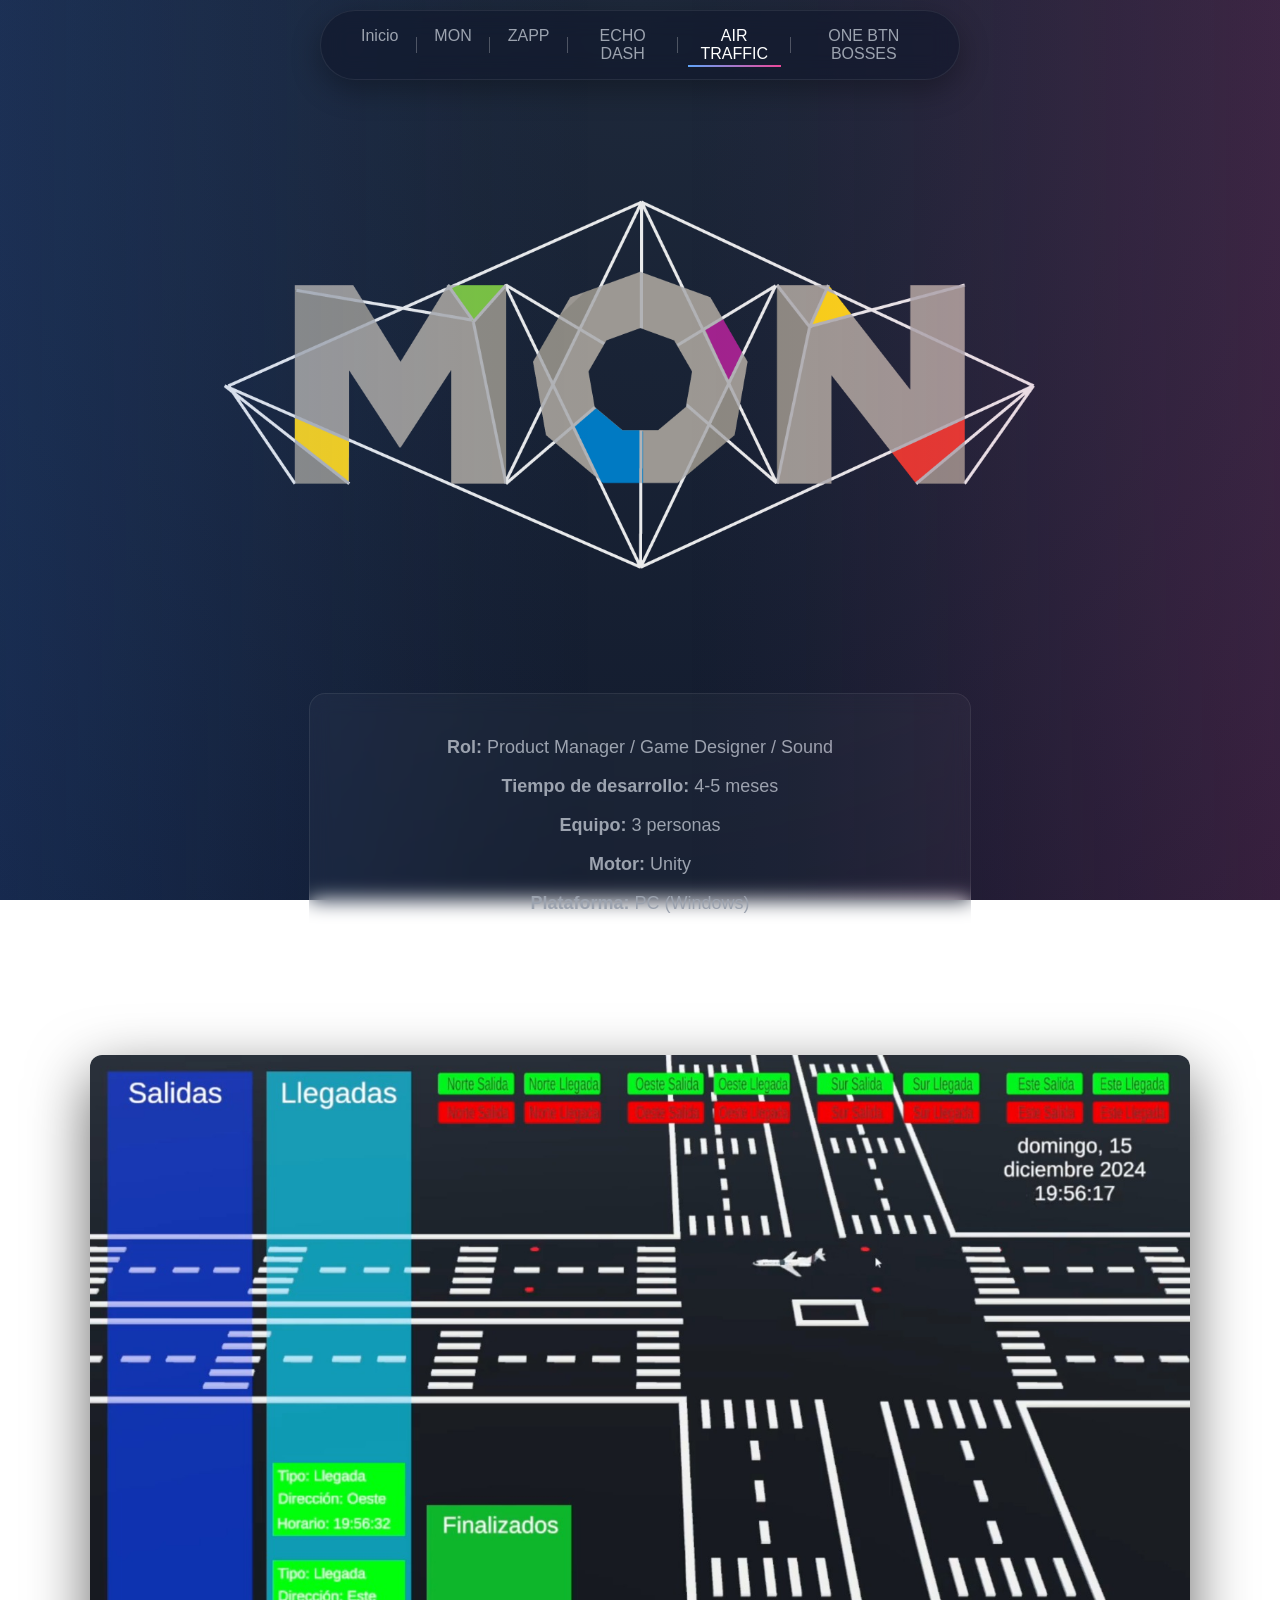
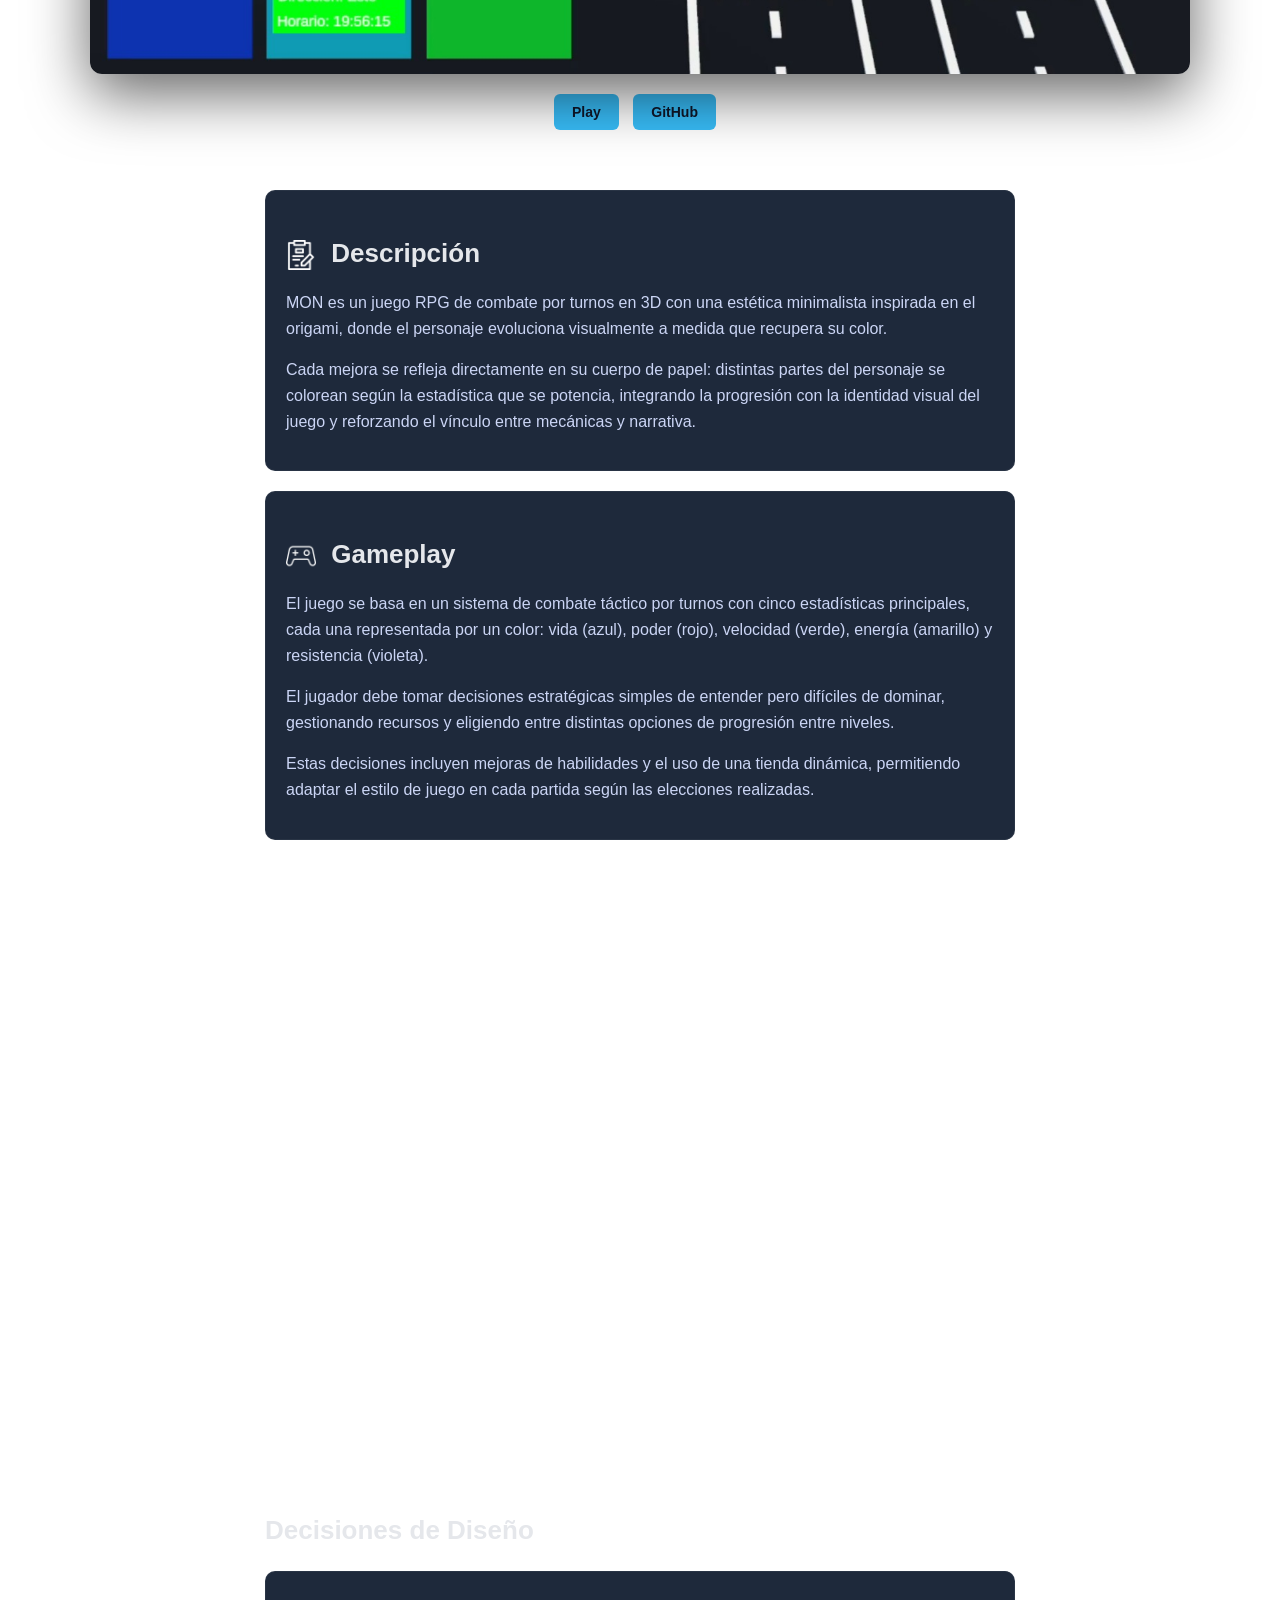
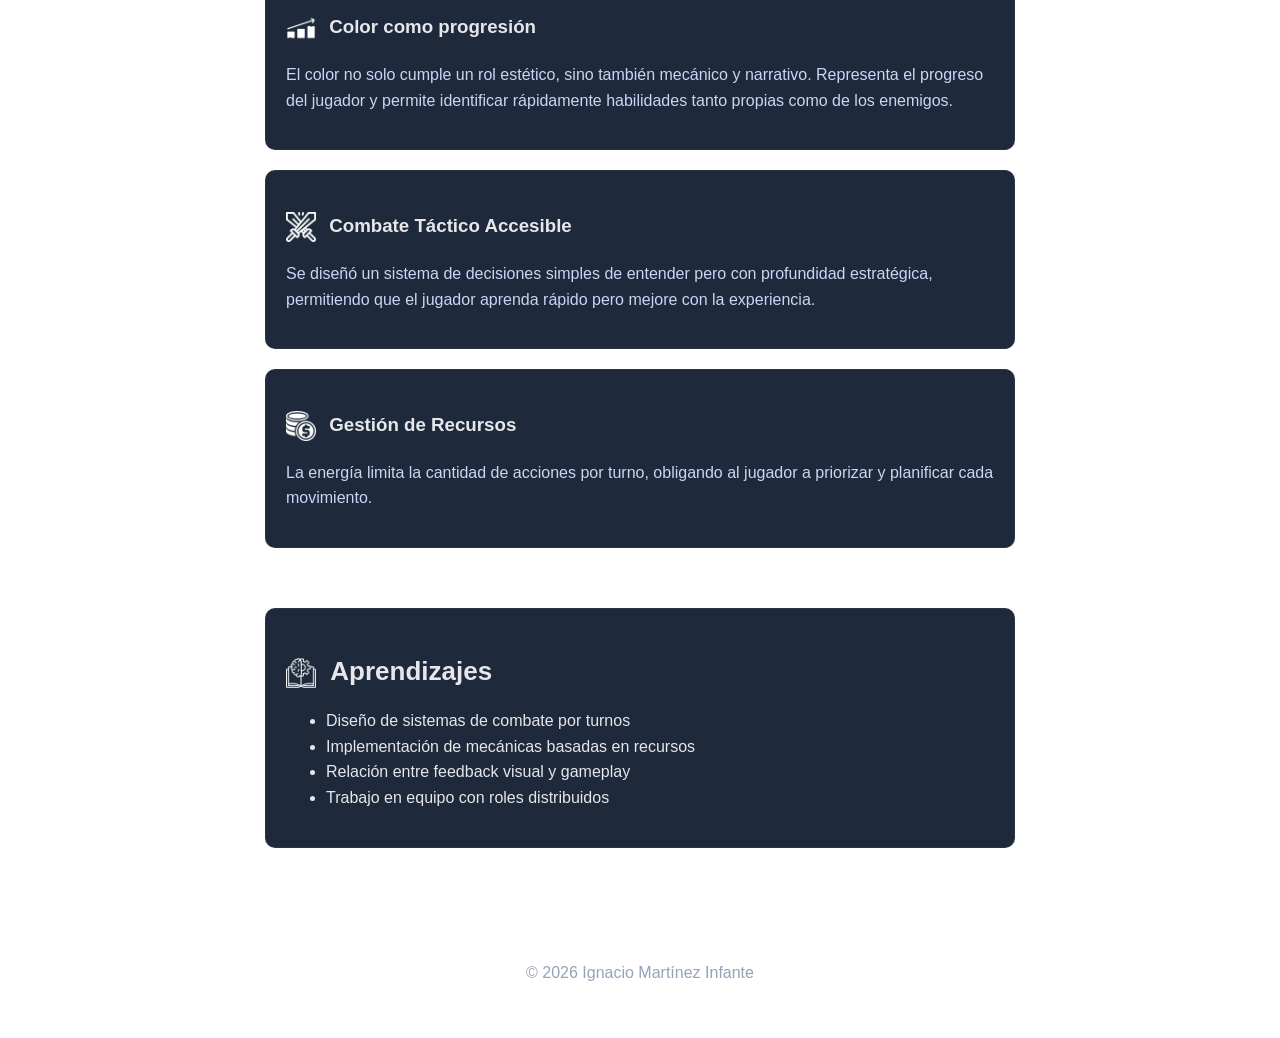
==== airtraffic.html @ 50cccb84 "creación de página airtraffic y onebuttonbosses" ====
<!DOCTYPE html>
<html>

<header class="navbar">

  <nav class="nav-right">
    <a href="index.html">Inicio</a>
    <a href="mon.html">MON</a>
    <a href="zapp.html">ZAPP</a>
    <a href="">ECHO DASH</a>
    <a href="airtraffic.html">AIR TRAFFIC</a>
    <a href="onebtnbosses.html">ONE BTN BOSSES</a>
  </nav>

</header>

<head>
  <meta charset="UTF-8">
  <meta name="viewport" content="width=device-width, initial-scale=1.0">
  <title>MON | Ignacio Martínez Infante</title>
  <link rel="stylesheet" href="style.css">
</head>

<body>

<header>

<img src="./images/LogoMonPNG.jpg.png" class="hero-logo" alt="" style="margin-top: -80px;">

  <div class="project-info" style="margin-top: 10px;">
  <p><strong>Rol:</strong> Product Manager / Game Designer / Sound</p>
  <p><strong>Tiempo de desarrollo:</strong> 4-5 meses</p>
  <p><strong>Equipo:</strong> 3 personas</p>
  <p><strong>Motor:</strong> Unity</p>
  <p><strong>Plataforma:</strong> PC (Windows)</p>
</div>
</header>

<!-- VIDEO GRANDE -->
<section class="project-page">

  <div class="project-video" data-video="PeXHP9LTN0c">
    <img src="./images/airtraffic.jpg.jpeg" alt="Air Traffic Control Simulator">
    <div class="video-overlay">
      <div class="play-button">▶ Play</div>
    </div>
  </div>

  <div class="buttons">
    <a href="#">Play</a>
    <a href="https://github.com/IgnacioMartinezInfante/Simuladores_Final" target="_blank" >GitHub</a>
  </div>

</section>

<!-- DESCRIPCIÓN -->
<section class="project-content">

  <div class="design-block">
  <h2>
    <img src="icons/descripcion.png" class="icon">
    Descripción
  </h2>
<p>
  MON es un juego RPG de combate por turnos en 3D con una estética minimalista inspirada en el origami,
  donde el personaje evoluciona visualmente a medida que recupera su color.
</p>

<p>
  Cada mejora se refleja directamente en su cuerpo de papel: distintas partes del personaje
  se colorean según la estadística que se potencia, integrando la progresión con la identidad visual
  del juego y reforzando el vínculo entre mecánicas y narrativa.
</p>
</div>

  <div class="design-block">
  <h2>
    <img src="icons/gameplay.png" class="icon">
    Gameplay
  </h2>
<p>
  El juego se basa en un sistema de combate táctico por turnos con cinco estadísticas principales,
  cada una representada por un color: vida (azul), poder (rojo), velocidad (verde),
  energía (amarillo) y resistencia (violeta).
</p>

<p>
  El jugador debe tomar decisiones estratégicas simples de entender pero difíciles de dominar,
  gestionando recursos y eligiendo entre distintas opciones de progresión entre niveles.
</p>

<p>
  Estas decisiones incluyen mejoras de habilidades y el uso de una tienda dinámica,
  permitiendo adaptar el estilo de juego en cada partida según las elecciones realizadas.
</p>
  </div>

</section>

<!-- IMÁGENES
<section class="project-gallery">

  <img src="./images/mon logo.jpg.jpeg">
  <img src="./images/mon play1.jpg.jpeg">
  <img src="./images/mon play2.jpg.jpeg">
  <img src="./images/mon store.jpg.jpeg">

</section>-->

<section class="project-gallery">

  <video autoplay muted loop playsinline>
    <source src="./videos/air traffic 1.mp4" type="video/mp4">
  </video>

  <video autoplay muted loop playsinline>
    <source src="./videos/air traffic 2.mp4" type="video/mp4">
  </video>

  <video autoplay muted loop playsinline>
    <source src="./videos/Gameplay3.mp4" type="video/mp4">
  </video>

  <video autoplay muted loop playsinline>
    <source src="./videos/Gameplay4.mp4" type="video/mp4">
  </video>

</section>

<!-- DECISIONES DE DISEÑO -->
<section class="project-content">

  <h2>Decisiones de Diseño</h2>

<div class="design-block">

 <h3>
  <img src="icons/progreso.png" class="icon">
  Color como progresión
</h3>
  <p>
    El color no solo cumple un rol estético, sino también mecánico y narrativo.
    Representa el progreso del jugador y permite identificar rápidamente habilidades
    tanto propias como de los enemigos.
  </p>
</div>

<div class="design-block">
  <h3> 
    <img src="icons/combate.png" class="icon">
    Combate Táctico Accesible 
  </h3>
  <p>
    Se diseñó un sistema de decisiones simples de entender pero con profundidad estratégica,
    permitiendo que el jugador aprenda rápido pero mejore con la experiencia.
  </p>
</div>

<div class="design-block">
  <h3>
    <img src="icons/recursos.png" class="icon"> 
    Gestión de Recursos</h3>
  <p>
    La energía limita la cantidad de acciones por turno, obligando al jugador a priorizar
    y planificar cada movimiento.
  </p>
</div>

</section>

<!-- APRENDIZAJES -->
<section class="project-content">

  <div class="design-block">
  <h2>
    <img src="icons/aprendizaje.png" class="icon">
    Aprendizajes
  </h2>
<ul>
  <li>Diseño de sistemas de combate por turnos</li>
  <li>Implementación de mecánicas basadas en recursos</li>
  <li>Relación entre feedback visual y gameplay</li>
  <li>Trabajo en equipo con roles distribuidos</li>
</ul>
  </div>

</section>

<footer>
  <p>© 2026 Ignacio Martínez Infante</p>
</footer>

<script src="script.js"></script>


<div id="lightbox" class="lightbox">

  <span class="prev">&#10094;</span>
  <span class="next">&#10095;</span>

  <img class="lightbox-content" id="lightbox-img">
  <video class="lightbox-content" id="lightbox-video" controls></video>

</div>

</body>
</html>
---- style.css ----
body {
  margin: 0;
  font-family: Arial, Helvetica, sans-serif;
  color: #e5e7eb;

  background: radial-gradient(circle at top, #1e293b, #0f172a);
  background-attachment: fixed;

  padding-top: 80px;
}

/* GLOW LATERAL */
body::before,
body::after {
  content: "";
  position: fixed;
  top: 0;
  width: 300px;
  height: 100%;
  pointer-events: none;
  z-index: 0;
}

/* IZQUIERDA */
body::before {
  left: 0;
  width: 600px; /* más ancho */

  background: linear-gradient(
    to right,
    rgba(59, 130, 246, 0.18) 0%,
    rgba(59, 130, 246, 0.12) 30%,
    rgba(59, 130, 246, 0.06) 60%,
    rgba(59, 130, 246, 0.02) 80%,
    transparent 100%
  );
}

body::after {
  right: 0;
  width: 600px;

  background: linear-gradient(
    to left,
    rgba(236, 72, 153, 0.18) 00%,
    rgba(236, 72, 153, 0.12) 30%,
    rgba(236, 72, 153, 0.06) 60%,
    rgba(236, 72, 153, 0.02) 80%,
    transparent 100%
  );
}

header {
  text-align: center;
  padding-top: clamp(100px, 15vh, 160px);
  padding-bottom: 40px;
  padding-left: 20px;
  padding-right: 20px;
}

header h1 {
  font-size: clamp(28px, 4vw, 48px);
  margin-bottom: 10px;
}

header p {
  font-size: clamp(14px, 1.5vw, 18px);
  color: #9ca3af;
  margin-bottom: 15px;
}

.links {
  display: flex;
  justify-content: center;
  gap: 20px;
}

.links a {
  margin: 0 10px;
  color: #38bdf8;
  text-decoration: none;
}

.about {
  max-width: 800px;
  margin: 40px auto;
  padding: 0 20px;
  text-align: center;
}

.about h2 {
  margin-bottom: 10px;
}

/* SECCIÓN PRINCIPAL */

.profile {
  padding: 80px 20px;
  display: flex;
  justify-content: center;
}

/* CONTENEDOR */

.profile-container {
  display: flex;
  gap: clamp(30px, 5vw, 80px);
  margin-top: 2px;
  max-width: 1100px;
  width: 100%;
  align-items: center;
}

/* IZQUIERDA */

.profile-left {
  display: flex;
  flex-direction: column;
  align-items: center;
  width: 280px;
}

.foto-perfil {
  margin-top: -50px;
  width: 280px;
  height: 280px;
  object-fit: cover;
  border-radius: 50%;
  border: 3px solid rgba(255,255,255,0.2);
  margin-bottom: 20px;
}

/* CONTACTO */

.contacto span {
  font-size: 13px;
  text-transform: uppercase;
  color: #e0e0e0;
  margin-bottom: 5px;
  text-align: center;
}

.contacto {
  display: flex;
  flex-direction: column;
  gap: 10px;
  margin-top: 20px;
}

.contacto p,
.contacto a {
  margin: 0;
  display: flex;
  align-items: center;
  gap: 8px;
}

.contacto p,
.contacto a {
  text-decoration: none;
  color: #9ca3af;
  font-size: 15px;
  transition: all 0.2s ease;
}

.contacto a:hover {
  color: white;
  transform: translateX(5px);
}

.icono {
  width: 16px;
  height: 16px;
  flex-shrink: 0;
  filter: brightness(0) invert(1);
}

/* DERECHA */

.profile-right {
  max-width: 600px;
}

.profile-right h1 {
  font-size: clamp(28px, 4vw, 48px);
  margin-top: 10px;
  margin-bottom: 5px;
}

.profile-right h3 {
  color: #9ca3af;
  margin-bottom: 40px;
}

.profile-right p {
  font-size: clamp(18px, 1.6vw, 20px);
  font-weight: 300;
  line-height: 1.7;
  max-width: 650px;
  color: #d1d5db; /* un poquito más claro */
  margin-bottom: 15px;
}

.projects {
  max-width: 1200px;
  margin: auto;
  padding: 20px;

  display: grid;
  grid-template-columns: 1fr;
  gap: 30px;
}

@media (min-width: 768px) {
  .projects {
    grid-template-columns: 1fr 1fr;
  }
}

.project {
  background: #1e293b;
  padding: 20px;
  margin-bottom: 40px;
  border-radius: 10px;
  transition: transform 0.2s, box-shadow 0.2s;
  border: 1px solid rgba(255,255,255,0.05);
  box-shadow: 0 5px 10px rgba(0,0,0,0.5);
}

.project:hover {
  transform: translateY(-4px);
  box-shadow: 0 20px 40px rgba(0,0,0,0.4);
}

.project h2 {
  margin-top: 15px;
}

.buttons {
  margin-top: 10px;
}

.buttons a {
  display: inline-block;
  margin: 10px 10px 0 0;
  padding: 10px 18px;
  background: #38bdf8;
  color: #0f172a;
  text-decoration: none;
  border-radius: 6px;
  font-size: 14px;
  font-weight: bold;
  transition: transform 0.2s, box-shadow 0.2s;
}

.buttons a:hover {
  transform: translateY(-2px);
  box-shadow: 0 8px 20px rgba(56,189,248,0.4);
}

/* ABOUT */

.about {
  padding: 60px 20px;
  display: flex;
  justify-content: center;
}

.about-container {
  display: flex;
  align-items: center;
  gap: 60px;

  max-width: 900px;
  width: 100%;
}

/* FOTO */
.about-img img {
  width: 160px;
  height: 160px;
  border-radius: 50%;
  object-fit: cover;

  border: 3px solid rgba(255,255,255,0.2);
}

/* TECTO */
.about-text {
  flex: 1;
  text-align: left; /* 🔥 clave */
}

.about-text h2 {
  margin-bottom: 10px;
}

.about-text p {
  color: #9ca3af;
  line-height: 1.6;
}

/* VIDEO */

.project-video {
  position: relative;
  width: 100%;
  aspect-ratio: 16 / 9;
  overflow: hidden;
  border-radius: 6px;
  cursor: pointer;
}

/* imagen */

.project-video img {
  width: 100%;
  height: 100%;
  object-fit: cover;
  transition: transform 0.35s ease;
}

/* zoom al pasar mouse */

.project-video:hover img {
  transform: scale(1.05);
}

/* overlay oscuro */

.video-overlay {
  position: absolute;
  inset: 0;
  display: flex;
  justify-content: center;
  align-items: center;
  background: rgba(0,0,0,0.35);
  opacity: 0;
  transition: opacity 0.25s ease;
}

.project-video:hover .video-overlay {
  opacity: 1;
}

/* botón play */

.play-button {
  font-size: 46px;
  color: white;
  background: #ff0000;
  padding: 14px 20px;
  border-radius: 50%;
  box-shadow: 0 6px 20px rgba(0,0,0,0.5);
}

/* iframe video */

.project-video iframe {
  width: 100%;
  height: 100%;
  border: none;
}

footer {
  text-align: center;
  padding: 40px;
  color: #94a3b8;
}

.featured {
  max-width: 1000px;
  margin: 40px auto;
  padding: 25px;
  background: #1e293b;
  border-radius: 12px;
  box-shadow: 0 15px 40px rgba(0,0,0,0.5);
  text-align: center;
  border: 1px solid rgba(255,255,255,0.05);
  cursor: pointer;
}

.featured-title {
  color: #ffffff;
  font-size: 14px;
  letter-spacing: 1px;
  text-transform: uppercase;
  margin-bottom: 30px;
}

.featured:hover {
  transform: translateY(-14px);
  box-shadow: 20px 60px 100px rgba(0,0,0,0.4);
}

.featured h2 {
  font-size: 32px;
  margin-top: 20px;
}

.role {
  color: #94a3b8;
  font-size: 14px;
}

.tags {
  margin-top: 10px;
}

.tags span {
  display: inline-block;
  background: #334155;
  padding: 4px 10px;
  margin-right: 5px;
  border-radius: 5px;
  font-size: 12px;
}

/* PROJECT PAGE MON */

.project-page {
  max-width: 1100px;
  margin: 60px auto;
  padding: 0 20px;
  text-align: center;
}

.project-page .project-video {
  border-radius: 12px;
  overflow: hidden;
  box-shadow: 0 20px 60px rgba(0,0,0,0.6);
}

.project-content {
  max-width: 750px;
  margin: 60px auto;
  padding: 0 20px;
  line-height: 1.6;
}

.project-content h2 {
  font-size: 26px;
  margin-bottom: 10px;
}

.project-content p {
  color: #cbd5f5;
}

.project-content h3 {
  margin-top: 20px;
}

.project-gallery {
  max-width: 1000px;
  margin: 60px auto;
  padding: 0 20px;

  display: grid;
  grid-template-columns: 1fr;
  gap: 20px;
}

.project-gallery video {
  width: 100%;
  max-width: 1000px;

  border-radius: 12px;
  margin: 10px auto;

  object-fit: cover;

  transition: transform 0.3s ease, box-shadow 0.3s ease;
  cursor: pointer;
}

.project-gallery img {
  width: 100%;
  border-radius: 12px;
  transition: transform 0.3s ease, box-shadow 0.3s ease;

  cursor: pointer;
}

.project-gallery img:hover {
  transform: scale(1.02);
  box-shadow: 0 10px 30px rgba(0,0,0,0.5);
}

.project-gallery video:hover {
  transform: scale(1.02);
  box-shadow: 0 10px 30px rgba(0,0,0,0.5);
}

@media (min-width: 768px) {
  .project-gallery {
    grid-template-columns: 1fr 1fr;
  }
}

.game-title {
  font-size: 48px;
  margin-bottom: 5px;
}

.game-subtitle {
  color: #94a3b8;
  font-size: 18px;
}

/* LIGHTBOX */

.lightbox {
  display: none;
  position: fixed;
  z-index: 999;
  padding-top: 60px;
  left: 0;
  top: 0;
  width: 100%;
  height: 100%;
  background: rgba(0,0,0,0.9);
}

.lightbox-content {
  display: block;
  margin: auto;
  max-width: 90%;
  max-height: 80%;
  border-radius: 10px;
  animation: zoom 0.3s ease;
}

@keyframes zoom {
  from { transform: scale(0.8); opacity: 0; }
  to { transform: scale(1); opacity: 1; }
}

.close {
  position: absolute;
  top: 20px;
  right: 40px;
  color: white;
  font-size: 40px;
  cursor: pointer;
}

/* FLECHAS LIGHTBOX */

.prev, .next {
  position: absolute;
  top: 50%;
  transform: translateY(-50%);
  font-size: 40px;
  color: white;
  cursor: pointer;
  padding: 10px;
  user-select: none;
}

.prev {
  left: 20px;
}

.next {
  right: 20px;
}

.prev:hover, .next:hover {
  color: #38bdf8;
}

/* transición suave imagen */

/* base */
.lightbox-content {
  display: none;
  margin: auto;
  max-width: 90%;
  max-height: 80%;
  border-radius: 10px;

  opacity: 1;
  transform: translateX(0);
  transition: all 0.35s ease;
}

#lightbox-img,
#lightbox-video {
  max-width: 90%;
  max-height: 80%;
}

/* salida hacia izquierda */
.slide-out-left {
  opacity: 0;
  transform: translateX(-60px);
}

/* salida hacia derecha */
.slide-out-right {
  opacity: 0;
  transform: translateX(60px);
}

/* entrada desde derecha */
.slide-in-right {
  opacity: 0;
  transform: translateX(60px);
}

/* entrada desde izquierda */
.slide-in-left {
  opacity: 0;
  transform: translateX(-60px);
}

.design-block {
  background: #1e293b;
  padding: 20px;
  border-radius: 10px;
  margin-top: 20px;
  border: 1px solid rgba(255,255,255,0.05);
}

section {
  opacity: 0;
  transform: translateY(40px);
  transition: all 0.6s ease;
}

section.show {
  opacity: 1;
  transform: translateY(0);
}

/* NAVBAR */
.navbar {
  position: fixed;
  top: 10px;
  left: 50%;
  transform: translateX(-50%);

  width: fit-content;
  display: flex;
  align-items: center;
  gap: 40px;

  padding: 16px 32px; /* antes 12px 24px */
  gap: 50px;

  background: rgba(15, 23, 42, 0.6);
  backdrop-filter: blur(12px);

  border: 1px solid rgba(255, 255, 255, 0.08);
  border-radius: 999px;

  z-index: 1000;

  box-shadow: 0 10px 30px rgba(0,0,0,0.3);
}

/* LOGO */
.logo {
  font-weight: bold;
  color: #e5e7eb;
  text-decoration: none;
  font-size: 18px;
}

/* LINKS */
.nav-right {
  display: flex;
  gap: 20px;
}

.navbar a {
  color: #9ca3af;
  text-decoration: none;
  font-size: 16px; /* antes 14px */
  position: relative;
  transition: 0.3s;
}

/* HOVER */
.navbar a:hover {
  color: #ffffff;
}

/* EFECTO UNDERLINE PRO */
.navbar a::after {
  content: "";
  position: absolute;
  left: 0;
  bottom: -4px;
  width: 0%;
  height: 2px;
  background: linear-gradient(90deg, #60a5fa, #ec4899);
  transition: width 0.3s ease;
}

.navbar a:hover::after {
  width: 100%;
}

.navbar a.active {
  color: #ffffff;
}

.navbar a.active::after {
  width: 100%;
}

/* SEPARADORES VERTICALES */
.nav-right a {
  position: relative;
  padding: 0 8px;
}

/* línea separadora */
.nav-right a:not(:first-child)::before {
  content: "";
  position: absolute;
  left: calc(-10px - 0.5px);
  top: 50%;
  transform: translateY(-50%);

  width: 1px;
  height: 16px;

  background-color: rgba(255, 255, 255, 0.25); /* sutil */
}

.hero {
  display: flex;
  flex-direction: column;
  align-items: center;
  justify-content: flex-start;

  min-height: 100vh;
  padding-top: 100px;
  text-align: center;
}

.hero-logo {
  width: min(900px, 80vw);
  margin-bottom: 50px;
}

.zapp-logo {
  width: 550px; /* ajustá a gusto */
}

.project-info {
  max-width: 600px;
  margin: 120px auto 0 auto; /* centra + espacio arriba */
  padding: 25px 30px;

  background: rgba(255, 255, 255, 0.03);
  border: 1px solid rgba(255,255,255,0.08);
  border-radius: 16px;

  backdrop-filter: blur(10px);
}

.icon {
  width: 30px;
  height: 30px;
  object-fit: contain;

  margin-right: 8px;
  vertical-align: middle;

  filter: brightness(0) invert(1); /* 🔥 los hace blancos */
  
  transition: transform 1s ease, opacity 1s ease;
  filter: brightness(0) invert(1);
}

.icon:hover {
  transform: scale(1.1);
  opacity: 0.8;
}
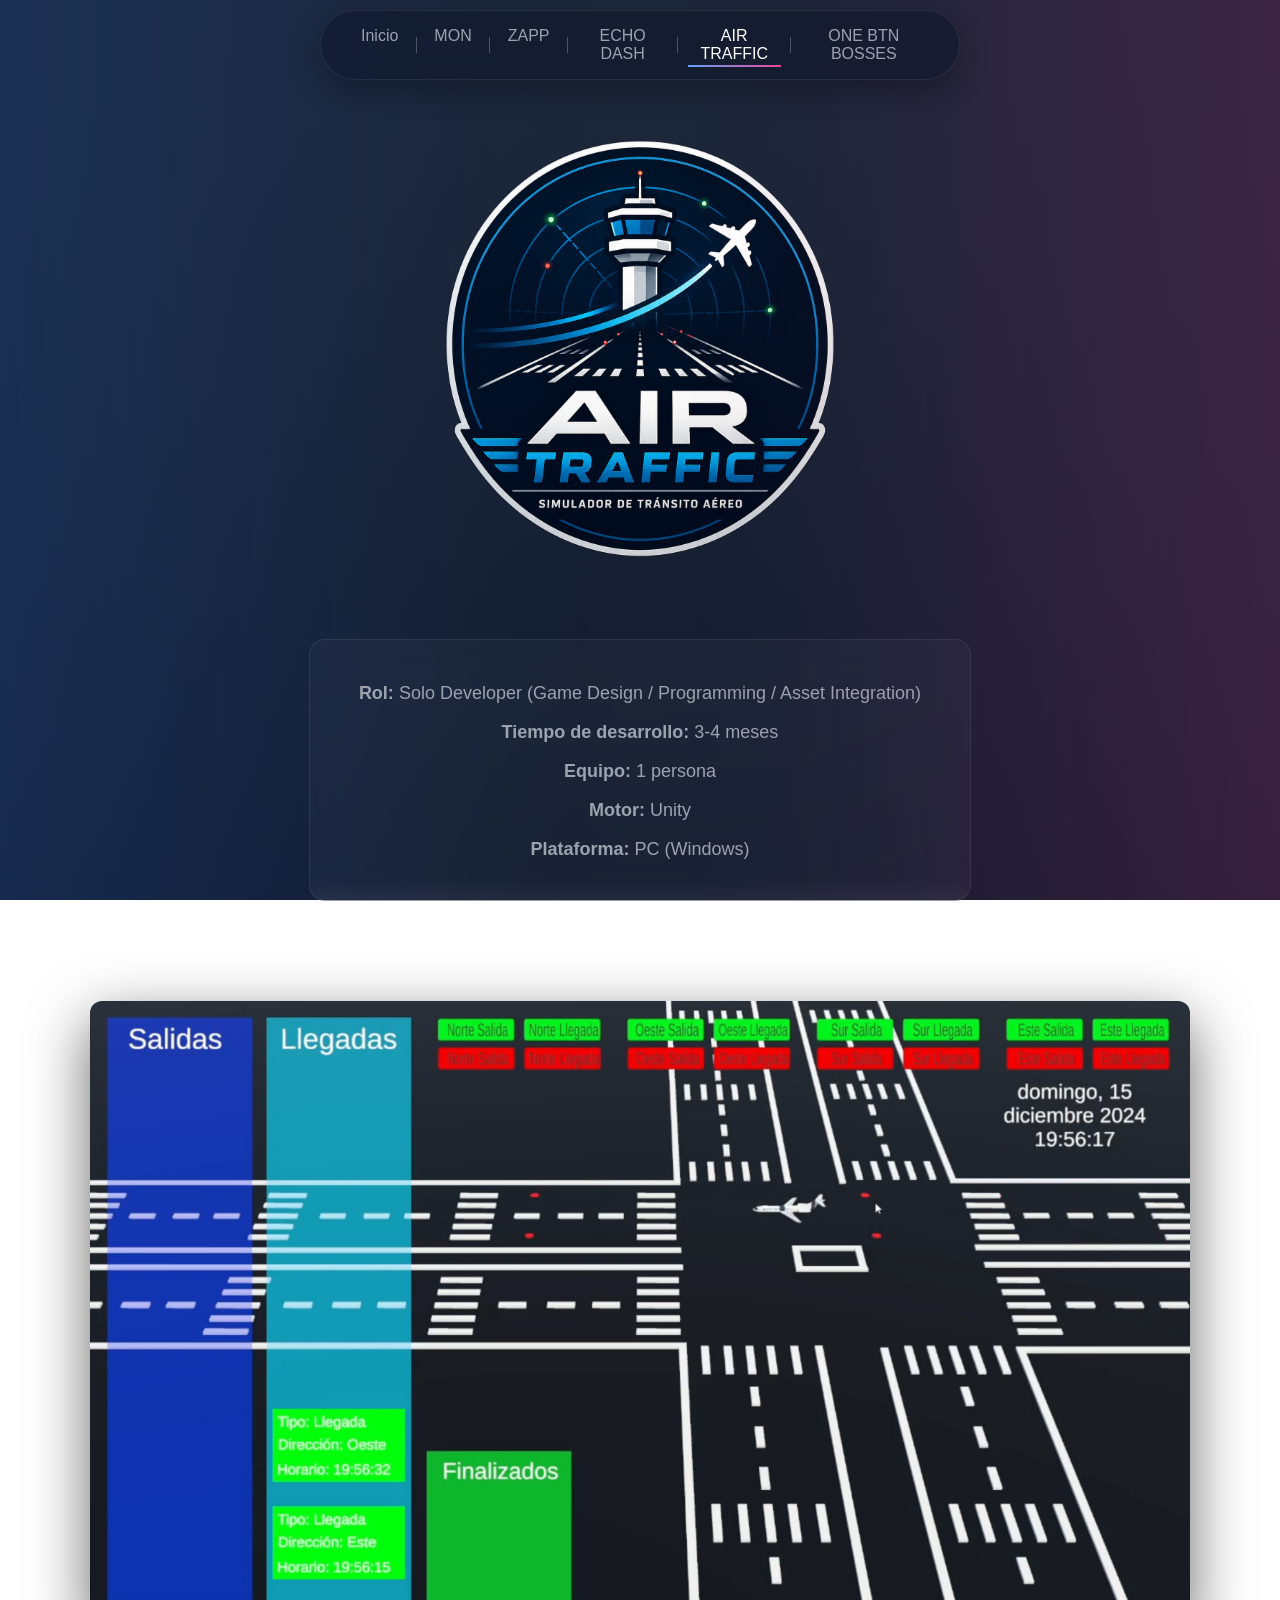
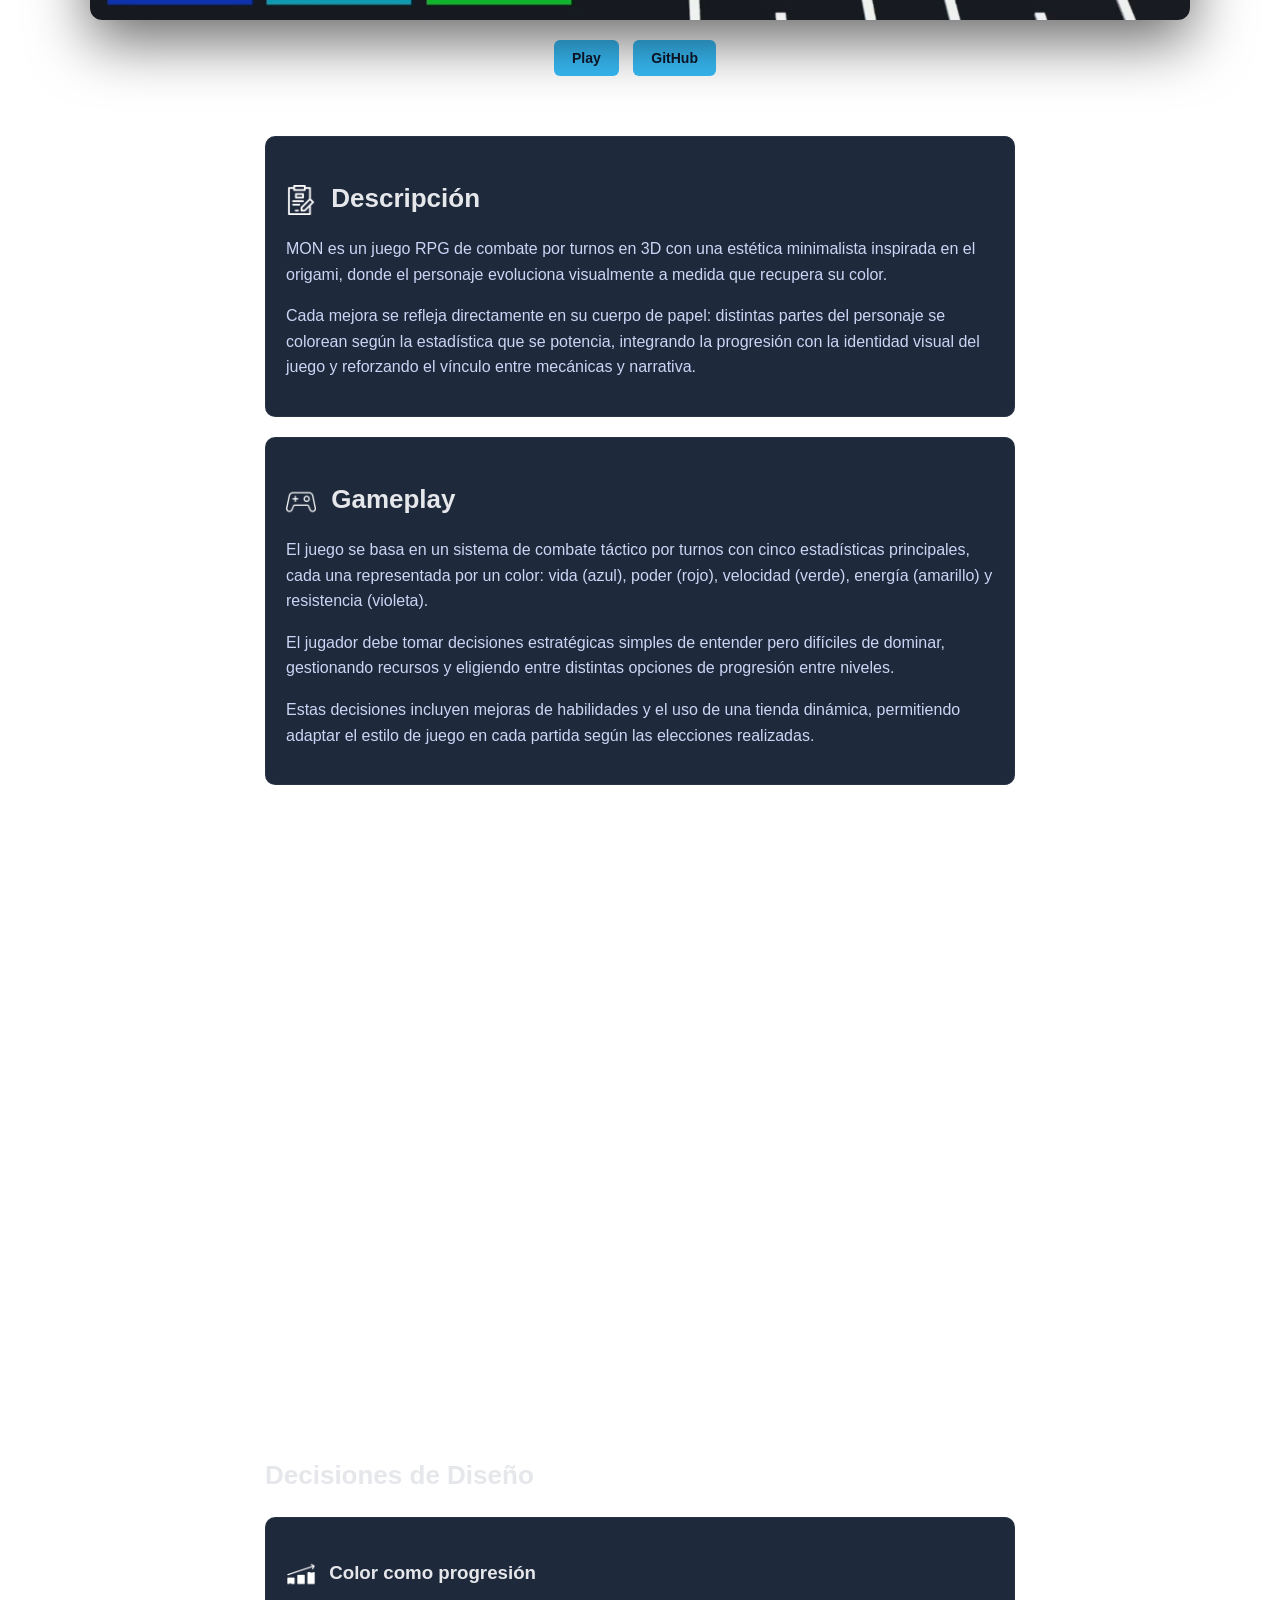
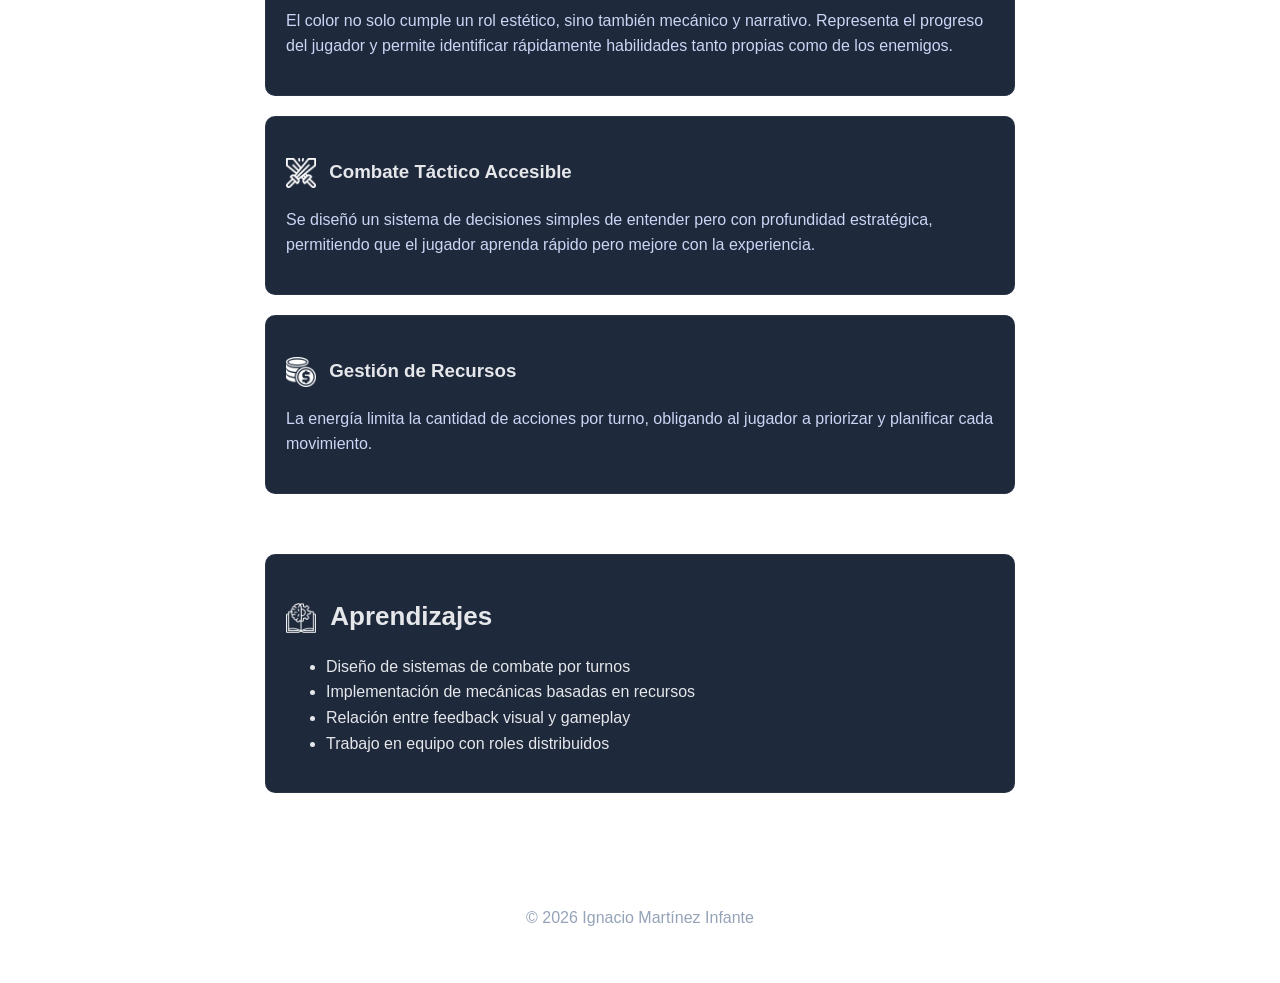
==== commit fca38720: "logo air traffic y un par de textitos" ====
--- a/airtraffic.html
+++ b/airtraffic.html
@@ -7,7 +7,7 @@
     <a href="index.html">Inicio</a>
     <a href="mon.html">MON</a>
     <a href="zapp.html">ZAPP</a>
-    <a href="">ECHO DASH</a>
+    <a href="echodash.html">ECHO DASH</a>
     <a href="airtraffic.html">AIR TRAFFIC</a>
     <a href="onebtnbosses.html">ONE BTN BOSSES</a>
   </nav>
@@ -25,12 +25,12 @@
 
 <header>
 
-<img src="./images/LogoMonPNG.jpg.png" class="hero-logo" alt="" style="margin-top: -80px;">
+<img src="./images/air traffic logo.png" class="hero-logo" alt="" style="margin-top: -90px; width: 450px;">
 
   <div class="project-info" style="margin-top: 10px;">
-  <p><strong>Rol:</strong> Product Manager / Game Designer / Sound</p>
-  <p><strong>Tiempo de desarrollo:</strong> 4-5 meses</p>
-  <p><strong>Equipo:</strong> 3 personas</p>
+  <p><strong>Rol:</strong> Solo Developer (Game Design / Programming / Asset Integration)</p>
+  <p><strong>Tiempo de desarrollo:</strong> 3-4 meses</p>
+  <p><strong>Equipo:</strong> 1 persona</p>
   <p><strong>Motor:</strong> Unity</p>
   <p><strong>Plataforma:</strong> PC (Windows)</p>
 </div>
@@ -118,11 +118,11 @@
   </video>
 
   <video autoplay muted loop playsinline>
-    <source src="./videos/Gameplay3.mp4" type="video/mp4">
-  </video>
-
-  <video autoplay muted loop playsinline>
-    <source src="./videos/Gameplay4.mp4" type="video/mp4">
+    <source src="./videos/air traffic 3.mp4" type="video/mp4">
+  </video>
+
+  <video autoplay muted loop playsinline>
+    <source src="./videos/air traffic 4.mp4" type="video/mp4">
   </video>
 
 </section>
